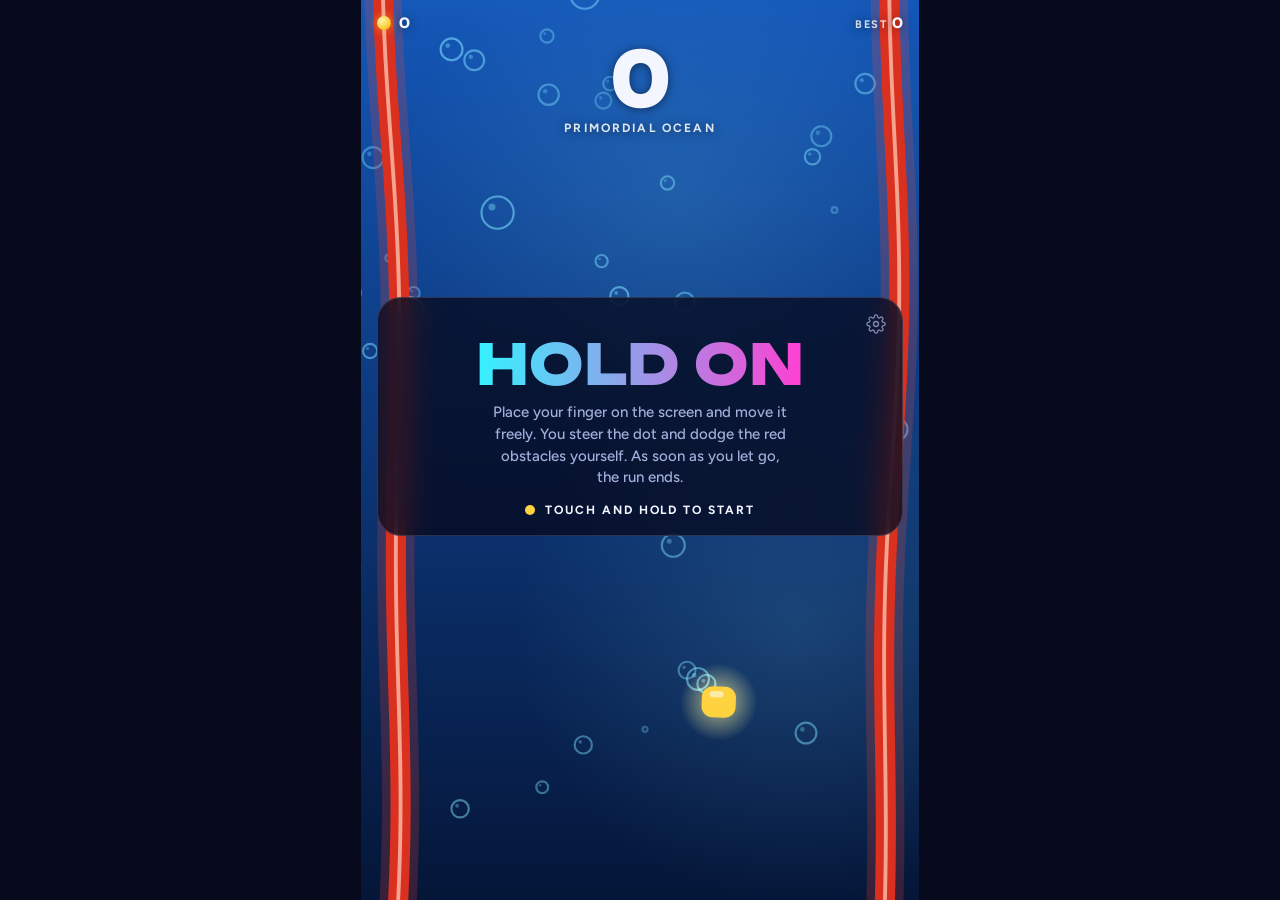
==== demo/index.html @ 8c56c01c "Add playable browser demo with animated preview" ====
<!doctype html>
<html lang="en">
  <head>
    <meta charset="utf-8" />
    <meta name="viewport" content="width=device-width, initial-scale=1, viewport-fit=cover, user-scalable=no" />
    <meta name="theme-color" content="#070a1c" />
    <meta name="mobile-web-app-capable" content="yes" />
    <meta name="apple-mobile-web-app-capable" content="yes" />
    <meta name="apple-mobile-web-app-status-bar-style" content="black-translucent" />
    <title>Hold On</title>
    <link rel="icon" href="./favicon.svg" type="image/svg+xml" />
    <script type="module" crossorigin src="./assets/index-D-1H2k_D.js"></script>
    <link rel="stylesheet" crossorigin href="./assets/index-CHdANdi_.css">
  </head>
  <body>
    <div class="stage" id="stage">
      <!-- Texte: Englisch als Standard, beim Start in die Gerätesprache übersetzt (data-i18n, src/i18n) -->
      <canvas id="c" role="img" data-i18n-label="canvas.label" aria-label="Hold On game field. Keep your finger down and move freely to dodge the obstacles."></canvas>
      <div class="hud">
        <div class="top">
          <div class="chip"><span class="coin"></span><span id="coins">0</span></div>
          <div class="rec"><span data-i18n="hud.best">Best</span><b id="best">0</b></div>
        </div>
        <div class="score" id="score">0</div>
        <div class="epoch" id="epochName">Primordial Ocean</div>
      </div>
      <div class="banner" id="banner"></div>
      <div class="panel" id="panel"></div>
      <div class="settings" id="settings" role="dialog" aria-modal="true" aria-labelledby="settingsTitle">
        <div class="sheet">
          <div class="sheet-head">
            <h2 class="eyebrow" id="settingsTitle" data-i18n="settings.title">Settings</h2>
            <button class="close" type="button" data-close data-i18n-label="settings.close" aria-label="Close"><svg viewBox="0 0 24 24" aria-hidden="true"><path d="M6 6l12 12M18 6L6 18" /></svg></button>
          </div>
          <button class="switch" type="button" role="switch" aria-checked="true" data-setting="music"><span data-i18n="settings.music">Music</span><i></i></button>
          <button class="switch" type="button" role="switch" aria-checked="true" data-setting="sfx"><span data-i18n="settings.sfx">Sound effects</span><i></i></button>
          <button class="switch" type="button" role="switch" aria-checked="true" data-setting="haptics"><span data-i18n="settings.haptics">Haptics</span><i></i></button>
          <!-- Nur sichtbar, wenn Google Datenschutz-Optionen verlangt (src/ui/settings.js) -->
          <button class="switch privacy-row" type="button" data-privacy hidden><span data-i18n="settings.privacyOptions">Privacy Options</span><svg viewBox="0 0 24 24" aria-hidden="true"><path d="M9 6l6 6-6 6" /></svg></button>
          <!-- Öffnet die Datenschutzseite in der App (src/ui/settings.js, src/services/privacyPolicy.js) -->
          <button class="switch privacy-row" type="button" data-policy hidden><span data-i18n="settings.privacyPolicy">Privacy Policy</span><svg viewBox="0 0 24 24" aria-hidden="true"><path d="M9 6l6 6-6 6" /></svg></button>
        </div>
      </div>
    </div>
    <noscript>Hold On needs JavaScript. · Hold On braucht JavaScript.</noscript>
  </body>
</html>
---- demo/assets/index-CHdANdi_.css ----
@font-face{font-family:Unbounded;font-style:normal;font-display:swap;font-weight:500;src:url(./unbounded-latin-500-normal-4slEIF53.woff2) format("woff2"),url(./unbounded-latin-500-normal-ZsrgWWU1.woff) format("woff")}@font-face{font-family:Unbounded;font-style:normal;font-display:swap;font-weight:600;src:url(./unbounded-latin-600-normal-oRSANpZr.woff2) format("woff2"),url(./unbounded-latin-600-normal-BPdB_PEv.woff) format("woff")}@font-face{font-family:Unbounded;font-style:normal;font-display:swap;font-weight:800;src:url(./unbounded-latin-800-normal-CN2Hxyoo.woff2) format("woff2"),url(./unbounded-latin-800-normal-Cjred_zf.woff) format("woff")}@font-face{font-family:Figtree;font-style:normal;font-display:swap;font-weight:500;src:url(./figtree-latin-500-normal-BWnGEVsr.woff2) format("woff2"),url(./figtree-latin-500-normal-B_yy1phn.woff) format("woff")}@font-face{font-family:Figtree;font-style:normal;font-display:swap;font-weight:700;src:url(./figtree-latin-700-normal-th6qEP7c.woff2) format("woff2"),url(./figtree-latin-700-normal-BCCt2T1q.woff) format("woff")}:root{--bg: #070a1c;--fg: #f4f6ff;--muted: #a3aedb;--finger: #ffd23f;--danger: #ff4632;--neon-a: #35f2ff;--neon-b: #ff3fd2;--font-display: "Unbounded", "Arial Rounded MT Bold", system-ui, sans-serif;--font-body: "Figtree", system-ui, -apple-system, "Segoe UI", sans-serif;color-scheme:dark}html,body{height:100%;background:var(--bg)}body{margin:0;color:var(--fg);font-family:var(--font-body);overflow:hidden;overscroll-behavior:none;-webkit-user-select:none;user-select:none;-webkit-touch-callout:none;-webkit-tap-highlight-color:transparent}.stage{position:fixed;top:0;bottom:0;left:50%;transform:translate(-50%);width:min(100%,62vh);box-sizing:border-box;padding-left:max(16px,env(safe-area-inset-left,0px));padding-right:max(16px,env(safe-area-inset-right,0px));overflow:hidden;background:var(--bg)}canvas#c{position:absolute;inset:0;width:100%;height:100%;display:block;touch-action:none}.hud{position:relative;z-index:1;display:flex;flex-direction:column;align-items:center;gap:4px;padding-top:calc(env(safe-area-inset-top,0px) + 14px);pointer-events:none;text-shadow:0 1px 10px rgba(0,0,0,.5)}.top{align-self:stretch;display:flex;justify-content:space-between;align-items:center;gap:12px}.chip{display:inline-flex;align-items:center;gap:8px;font:600 14px var(--font-display);font-variant-numeric:tabular-nums}.coin{width:14px;height:14px;border-radius:50%;background:radial-gradient(circle at 35% 30%,#fff3b0,var(--finger) 55%,#e09a00);box-shadow:0 0 10px #ffd23f99}.rec{font:700 11px var(--font-body);letter-spacing:.16em;text-transform:uppercase;color:#fffc}.rec b{font:600 14px var(--font-display);letter-spacing:0;color:var(--fg);font-variant-numeric:tabular-nums;margin-left:4px}.score{margin-top:6px;font:800 clamp(52px,15vw,76px) / 1 var(--font-display);font-variant-numeric:tabular-nums;letter-spacing:-.02em}.epoch{font:700 12px var(--font-body);letter-spacing:.18em;text-transform:uppercase;color:#ffffffd9;text-align:center;text-wrap:balance}.banner{position:absolute;left:0;right:0;top:26%;z-index:2;padding-inline:16px;text-align:center;pointer-events:none;opacity:0;text-shadow:0 2px 16px rgba(0,0,0,.55)}.banner small{display:block;font:700 12px var(--font-body);letter-spacing:.24em;text-transform:uppercase;opacity:.9}.banner strong{display:block;margin-top:8px;font:800 clamp(24px,7.5vw,34px) / 1.12 var(--font-display);text-wrap:balance}.banner.show{animation:ban 2.8s ease both}@keyframes ban{0%{opacity:0;transform:translateY(10px)}12%{opacity:1;transform:none}78%{opacity:1;transform:none}to{opacity:0;transform:translateY(-6px)}}@media(prefers-reduced-motion:reduce){.banner.show{animation-name:banflat}@keyframes banflat{0%,to{opacity:0}12%,78%{opacity:1}}}.panel{position:absolute;z-index:3;left:max(16px,env(safe-area-inset-left,0px));right:max(16px,env(safe-area-inset-right,0px));top:33%;box-sizing:border-box;padding:22px 20px 18px;border-radius:24px;background:#06091cc2;-webkit-backdrop-filter:blur(14px);backdrop-filter:blur(14px);border:1px solid rgba(255,255,255,.14);display:flex;flex-direction:column;align-items:center;gap:10px;text-align:center;pointer-events:none;transition:opacity .25s ease,transform .25s ease,visibility .25s}.panel.off{opacity:0;visibility:hidden;transform:translateY(8px)}.logo{margin:0;font:800 clamp(40px,12vw,56px) / 1 var(--font-display);letter-spacing:.01em;background:linear-gradient(90deg,var(--neon-a),var(--neon-b));-webkit-background-clip:text;background-clip:text;color:transparent}.panel p{margin:0;max-width:30ch;font-size:15px;line-height:1.45;color:var(--muted);text-wrap:pretty}.eyebrow{font:700 12px var(--font-body);letter-spacing:.22em;text-transform:uppercase;color:var(--muted)}.bigscore{font:800 64px / 1 var(--font-display);font-variant-numeric:tabular-nums;letter-spacing:-.02em}.meta{font-size:15px;font-weight:700;text-wrap:balance}.meta em{font-style:normal;color:var(--finger)}button.revive{pointer-events:auto;width:100%;min-height:48px;margin-top:4px;padding:12px 18px;border:0;border-radius:999px;background:var(--finger);color:#1d1400;font:600 14px var(--font-display);cursor:pointer}button.revive:disabled{background:#ffffff1a;color:var(--muted);cursor:default;font-size:12px}button.revive:focus-visible{outline:3px solid #fff;outline-offset:3px}button.revive.video{display:flex;align-items:center;justify-content:center;gap:8px;margin-top:0;background:transparent;border:1px solid rgba(255,255,255,.28);color:var(--fg)}button.revive.video svg{flex:none;width:16px;height:16px;fill:currentColor;stroke:currentColor;stroke-width:1.4;stroke-linejoin:round}button.revive.video:active{background:#ffffff14}button.revive.video:disabled{background:transparent;border-color:#ffffff24;color:var(--muted);font-size:14px}.adnote{margin-top:-2px;font-size:12px;color:var(--muted);text-wrap:balance}.hint{display:flex;align-items:center;gap:10px;margin-top:4px;font:700 12px var(--font-body);letter-spacing:.16em;text-transform:uppercase;color:var(--fg)}.hint i{width:10px;height:10px;border-radius:50%;background:var(--finger);box-shadow:0 0 #ffd23f99;animation:pulse 1.6s ease-out infinite}@keyframes pulse{0%{box-shadow:0 0 #ffd23f99}to{box-shadow:0 0 0 14px #ffd23f00}}@media(prefers-reduced-motion:reduce){.hint i{animation:none}}.trophy{pointer-events:auto;position:absolute;top:4px;left:4px;width:44px;height:44px;display:grid;place-items:center;padding:0;border:0;border-radius:50%;background:transparent;color:var(--muted);cursor:pointer;opacity:.75;transition:opacity .2s ease,color .2s ease;touch-action:manipulation}.trophy svg{width:20px;height:20px;fill:none;stroke:currentColor;stroke-width:1.6;stroke-linecap:round;stroke-linejoin:round}.trophy:active{opacity:1;color:var(--fg)}.trophy:focus-visible{outline:3px solid #fff;outline-offset:2px;border-radius:12px}.gear{pointer-events:auto;position:absolute;top:4px;right:4px;width:44px;height:44px;display:grid;place-items:center;padding:0;border:0;border-radius:50%;background:transparent;color:var(--muted);cursor:pointer;opacity:.75;transition:opacity .2s ease,color .2s ease;touch-action:manipulation}.gear svg{width:20px;height:20px;fill:none;stroke:currentColor;stroke-width:1.6;stroke-linecap:round;stroke-linejoin:round}.gear:active{opacity:1;color:var(--fg)}.gear+.logo{margin-top:16px}.panel.behind{opacity:0}.settings{position:absolute;inset:0;z-index:4;display:flex;align-items:flex-start;justify-content:center;padding:33vh max(16px,env(safe-area-inset-right,0px)) 0 max(16px,env(safe-area-inset-left,0px));box-sizing:border-box;background:#03051080;touch-action:none;opacity:0;visibility:hidden;pointer-events:none;transition:opacity .25s ease,visibility .25s}.settings.show{opacity:1;visibility:visible;pointer-events:auto}.sheet{width:100%;box-sizing:border-box;padding:10px 20px 14px;border-radius:24px;background:#06091cdb;-webkit-backdrop-filter:blur(14px);backdrop-filter:blur(14px);border:1px solid rgba(255,255,255,.14);transform:translateY(8px);transition:transform .25s ease}.settings.show .sheet{transform:none}.sheet-head{display:flex;align-items:center;justify-content:space-between;margin-right:-12px;padding-bottom:4px}.sheet-head h2{margin:0}.close{width:44px;height:44px;display:grid;place-items:center;padding:0;border:0;border-radius:50%;background:transparent;color:var(--muted);cursor:pointer;touch-action:manipulation}.close svg{width:18px;height:18px;fill:none;stroke:currentColor;stroke-width:1.8;stroke-linecap:round}.switch{width:100%;min-height:52px;display:flex;align-items:center;justify-content:space-between;gap:16px;padding:0;border:0;border-top:1px solid rgba(255,255,255,.08);background:transparent;color:var(--fg);font:700 15px var(--font-body);text-align:left;cursor:pointer;touch-action:manipulation}.switch i{position:relative;flex:none;width:46px;height:28px;border-radius:999px;background:#ffffff24;transition:background .2s ease}.switch i:after{content:"";position:absolute;top:3px;left:3px;width:22px;height:22px;border-radius:50%;background:var(--muted);transition:transform .2s ease,background .2s ease}.switch[aria-checked=true] i{background:var(--finger)}.switch[aria-checked=true] i:after{background:#1d1400;transform:translate(18px)}.switch[aria-checked=false] span{color:var(--muted)}.privacy-row[hidden]{display:none}.privacy-row span{color:var(--muted)}.privacy-row svg{flex:none;width:18px;height:18px;margin-right:4px;fill:none;stroke:var(--muted);stroke-width:1.8;stroke-linecap:round;stroke-linejoin:round}.privacy-row[aria-disabled=true]{opacity:.5;cursor:default}.gear:focus-visible,.close:focus-visible,.switch:focus-visible{outline:3px solid #fff;outline-offset:2px;border-radius:12px}@media(prefers-reduced-motion:reduce){.settings,.sheet,.switch i,.switch i:after{transition:none}}
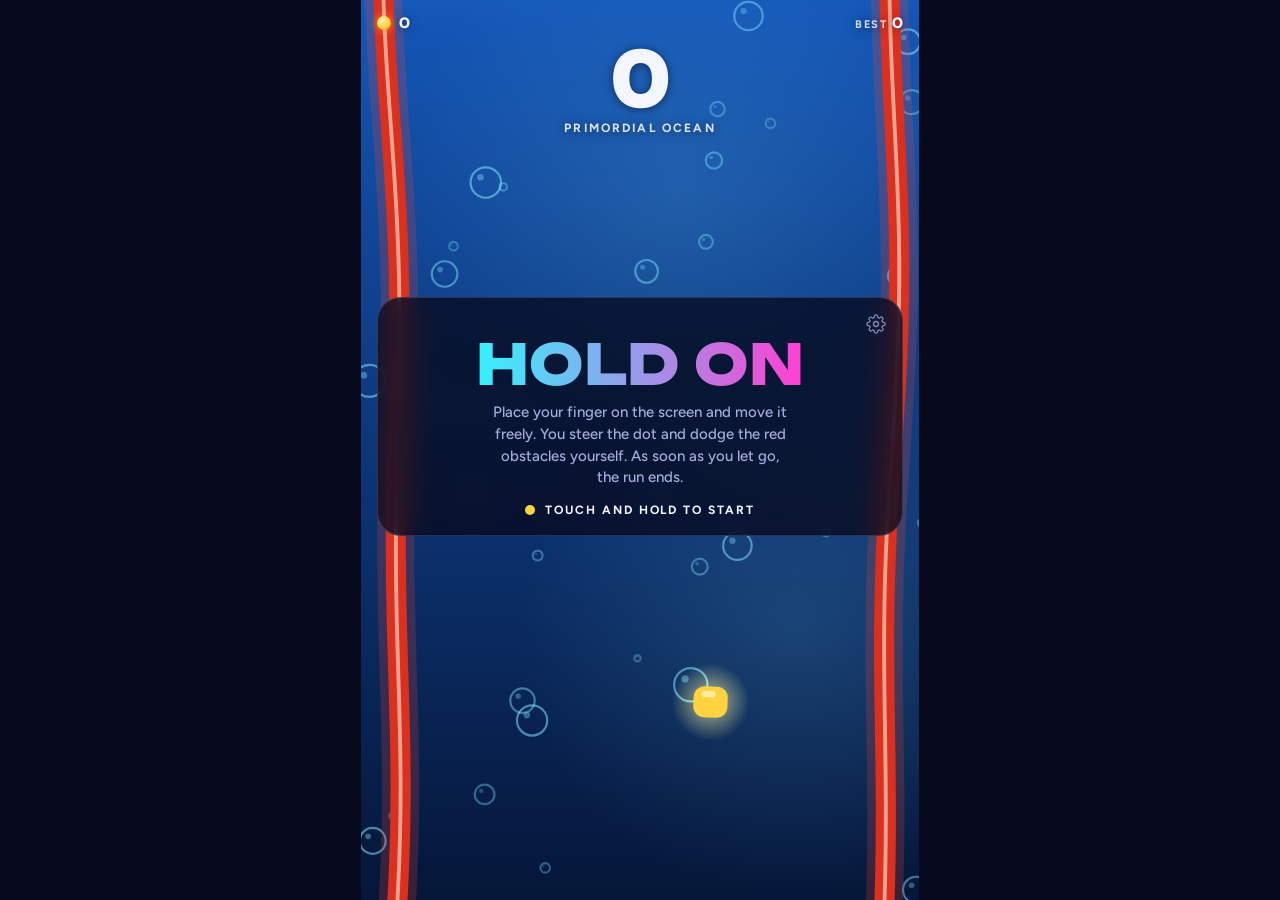
==== commit 0a4288f2: "Release: Add App Store download links" ====
--- a/demo/index.html
+++ b/demo/index.html
@@ -9,7 +9,7 @@
     <meta name="apple-mobile-web-app-status-bar-style" content="black-translucent" />
     <title>Hold On</title>
     <link rel="icon" href="./favicon.svg" type="image/svg+xml" />
-    <script type="module" crossorigin src="./assets/index-D-1H2k_D.js"></script>
+    <script type="module" crossorigin src="./assets/index-DGToCEo5.js"></script>
     <link rel="stylesheet" crossorigin href="./assets/index-CHdANdi_.css">
   </head>
   <body>
